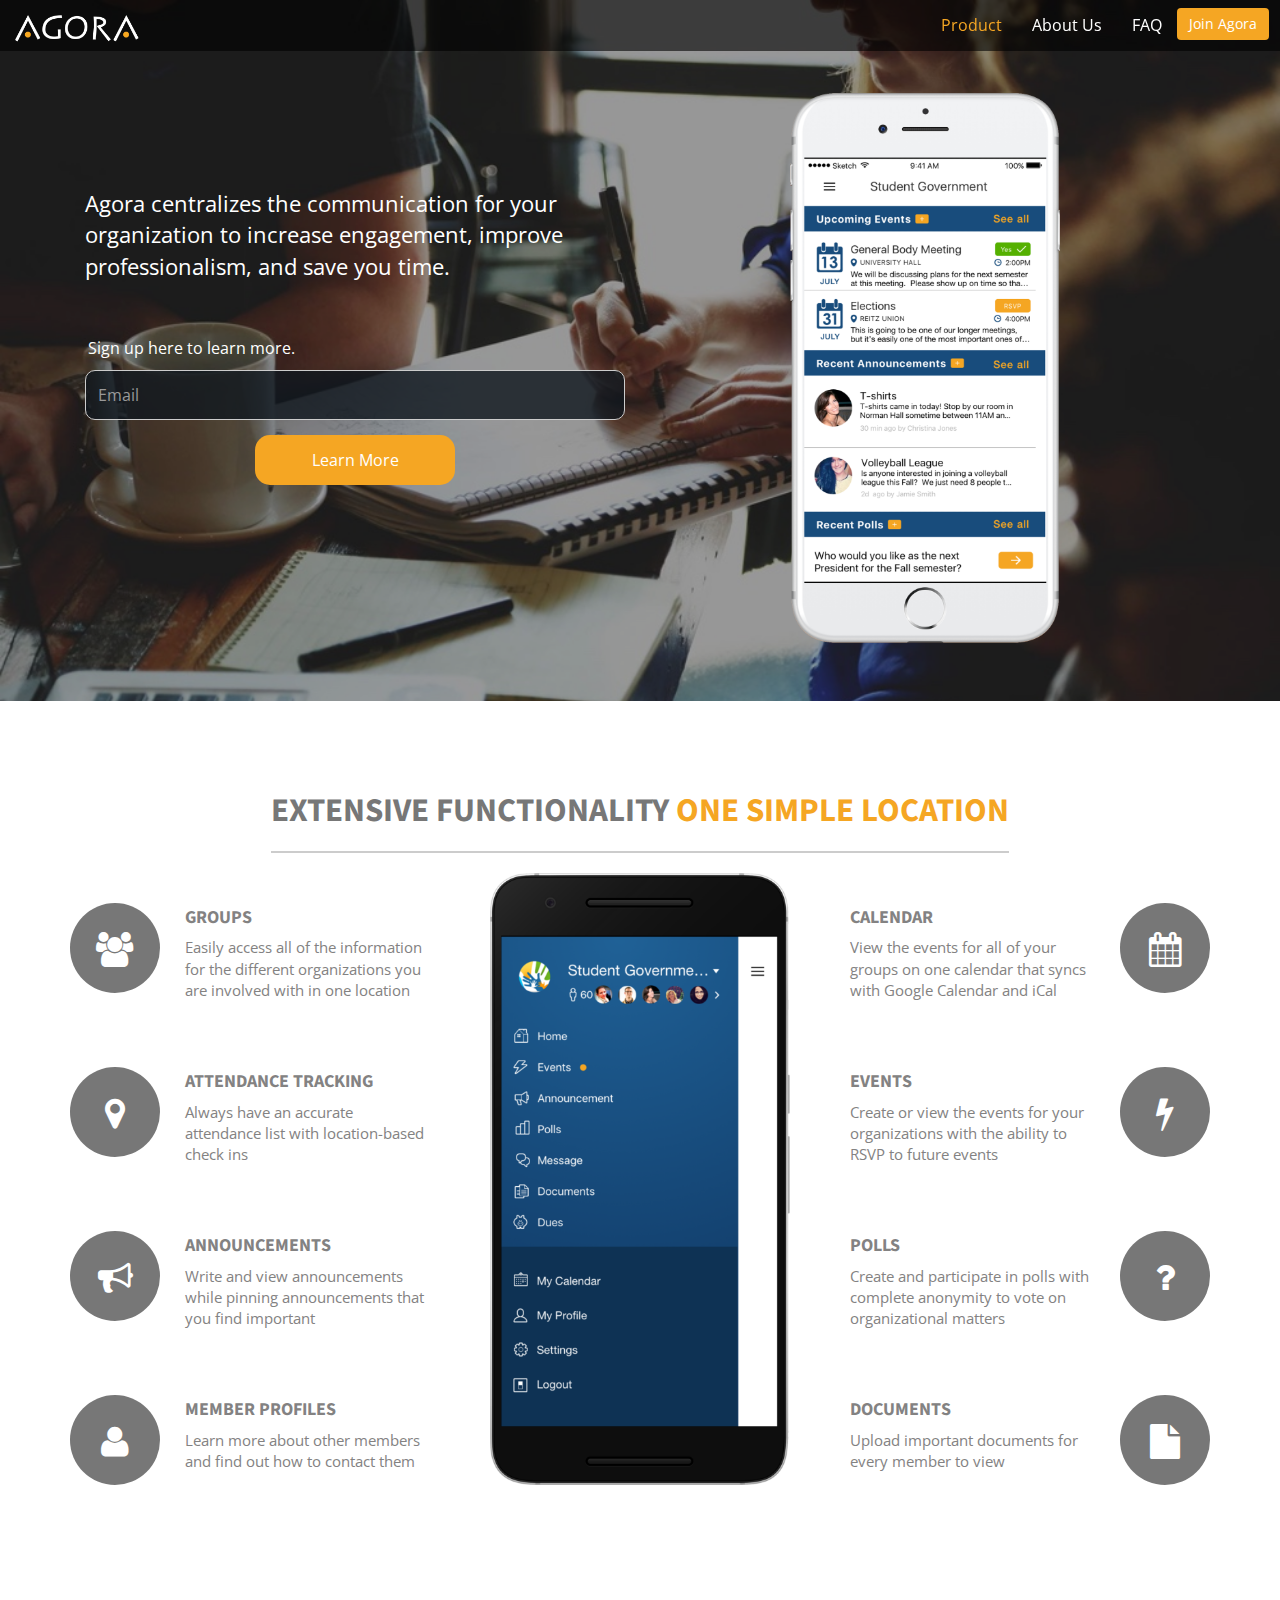
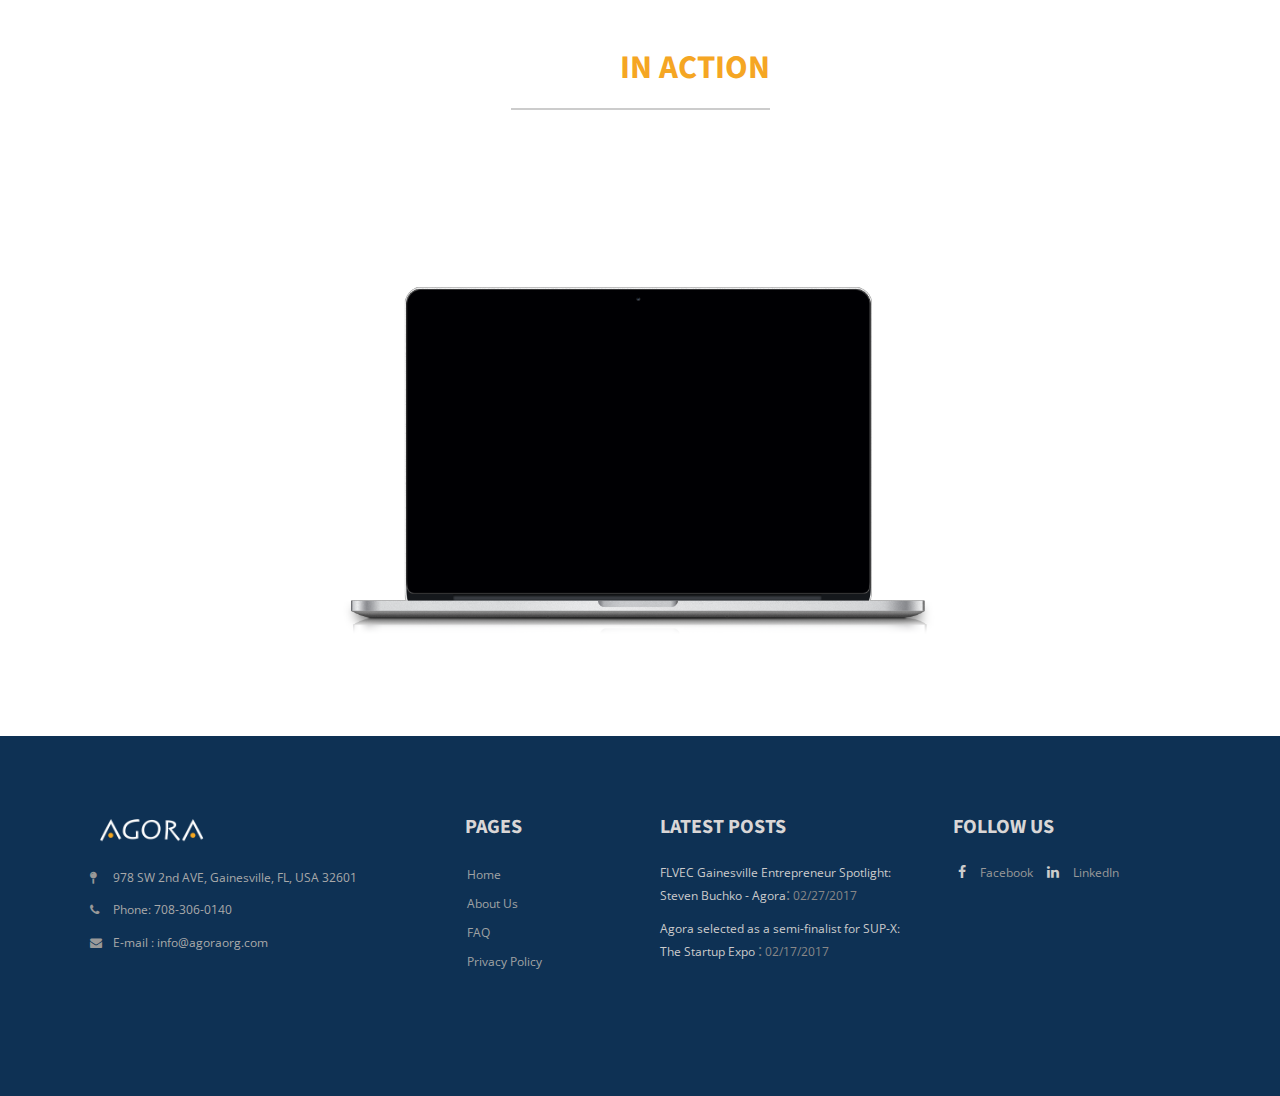
==== index.html @ 161db9f8 "Maybe got rid of Mailchimp and added Hubspot" ====
<!DOCTYPE html>
<html lang="en">

<head>
    <meta charset="utf-8">
    <meta http-equiv="X-UA-Compatible" content="IE=edge">
    <meta name="viewport" content="width=device-width, initial-scale=1">
    <!-- The above 3 meta tags *must* come first in the head; any other head content must come *after* these tags -->
    <title>Welcome to Agora</title>
    <!-- Favicon -->
    <link rel="shortcut icon" type="image/icon" href="assets/images/agora_app_icon.png" />
    <!-- Font Awesome -->
    <link href="assets/css/font-awesome.css" rel="stylesheet">
    <!-- Bootstrap -->
    <link href="assets/css/bootstrap.css" rel="stylesheet">
    <!-- Slick slider -->
    <link rel="stylesheet" type="text/css" href="assets/css/slick.css" />
    <!-- Fancybox slider -->
    <link rel="stylesheet" href="assets/css/jquery.fancybox.css" type="text/css" media="screen" />
    <!-- Animate css -->
    <link rel="stylesheet" type="text/css" href="assets/css/animate.css" />
    <!-- Theme color -->
    <link id="switcher" href="assets/css/theme-color/default-theme.css" rel="stylesheet">

    <!-- Main Style -->
    <link href="style-updated.css" rel="stylesheet">

    <!-- Fonts -->
    <link href="https://fonts.googleapis.com/css?family=Source+Sans+Pro" rel="stylesheet" type="text/css">
    <!-- Open Sans for body font -->
    <link href="https://fonts.googleapis.com/css?family=Open+Sans" rel="stylesheet" type="text/css">
    <!-- Cabin for Title -->
    <link href="https://fonts.googleapis.com/css?family=Cabin" rel="stylesheet" type="text/css">
    <!-- Pacifico for Logo   -->
    <link href="https://fonts.googleapis.com/css?family=Pacifico" rel="stylesheet" type="text/css">
    <script src="https://ajax.googleapis.com/ajax/libs/jquery/1.11.3/jquery.min.js"></script>
    <!-- Include all compiled plugins (below), or include individual files as needed -->
    <script src="assets/js/main.js"></script>

    <!-- Bootstrap -->
    <script src="assets/js/bootstrap.js"></script>
    <!-- Slick Slider -->
    <script type="text/javascript" src="assets/js/slick.js"></script>
    <!-- Add fancyBox -->
    <script type="text/javascript" src="assets/js/jquery.fancybox.pack.js"></script>
    <!-- Wow animation -->
    <script type="text/javascript" src="assets/js/wow.js"></script>
    <!-- Off-canvas Menu -->
    <script src="assets/js/classie.js"></script>

    <!-- Custom js -->
    <script type="text/javascript" src="assets/js/custom.js"></script>

</head>

<!-- Start of HubSpot Embed Code -->
<script type="text/javascript" id="hs-script-loader" async defer src="//js.hs-scripts.com/3307708.js"></script>
<!-- End of HubSpot Embed Code -->
<div id="body-wrap" style="position: relative; width: 100%;overflow: hidden;">

    <body>

        <!-- BEGAIN PRELOADER -->
        <!-- <div id="preloader">
        <div id="status">&nbsp;</div>
    </div> -->
        <!-- END PRELOADER -->


        <!-- Start menu area -->

        <div id="nav-placeholder"></div>
        <script>
            $("#nav-placeholder").load("navigation-bar.html");
        </script>

        <style>
            .navbar-collapse a#product-link {
                color: #f5a623;
            }
        </style>
        <!-- End menu area -->

        <!-- Start header section -->
        <header id="header">
            <div class="header-inner">
                <!-- Header image -->
                <!-- <img src="assets/images/header-bg.jpg" alt="img">
      <div class="overlay"> -->
                <div class="header-content">
                    <div class="container">
                        <div class="row">
                            <div class="col-md-12">
                                <div class="header-bottom row">
                                    <div class="col-md-6 col-sm-6">
                                        <div class="header-bottom-left">
                                            <p>Agora centralizes the communication for your organization to increase engagement, improve professionalism, and save you time.</p>
                                            <p class="sign-up-message">Sign up here to learn more.</p>
                                            <!-- Start single download -->
                                            <!--    <a class="single-download wow fadeInLeft" data-wow-duration="1s" data-wow-delay="1s" href="#">
                <div class="download-icon">
                  <i class="fa fa-apple"></i>
                </div>
                <div class="download-content">
                  <p>Available on the</p>
                  <span>Apple Store</span>
                </div>
              </a> -->

                                            <!-- Start single download -->
                                            <!-- <a class="single-download wow fadeInLeft" data-wow-duration="0.75s" data-wow-delay="0.75s" href="#">
                <div class="download-icon">
                  <i class="fa fa-play"></i>
                </div>
                <div class="download-content">
                  <p>Available on the</p>
                  <span>Play Store</span>
                </div>
              </a>  -->

                                            <div class="contact-area">
                                                <!-- <form action="https://agoraorg.us14.list-manage.com/subscribe/post" method="post" class="contact-form"> -->
                                                <form class="contact-form">
                                                    <!-- <input type="hidden" name="u" value="9c510254d67ad1f6f36355063">
                                                    <input type="hidden" name="id" value="9ad666af4f"> -->
                                                    <div class="form-group">
                                                        <!-- <input name="MERGE0" type="email" class="form-control" placeholder="Email"> -->
                                                        <input type="email" class="form-control" placeholder="Email">
                                                    </div>
                                                    <div class="send-area">
                                                        <button type="submit" class="send-btn">Learn More</button>
                                                    </div>
                                                </form>
                                            </div>
                                        </div>
                                    </div>


                                    <div class="col-md-6 col-sm-6">
                                        <div class="header-bottom-right">
                                            <!-- <img src="assets/images/header_image_left.png" alt="iphone group img">
              <img src="assets/images/header_image_right.png" alt="iphone group img"> -->
                                            <img src="assets/images/home_page.png" alt="agora home page img">
                                        </div>
                                    </div>
                                </div>
                                <!--     </div> -->
                            </div>
                        </div>
                    </div>
                </div>
            </div>
        </header>
        <!-- End header section -->



        <!-- Start Features -->
        <section id="features">
            <div class="container">
                <div class="row">
                    <div class="col-md-12">
                        <div class="title-area">
                            <h2 class="title">Extensive functionality <span>One simple location</span></h2>
                            <!-- <p>Every organization wants to be the best on campus.  Run your organization with improved efficiency and  greater involvement to bring it to that level.</p> -->
                        </div>
                    </div>
                    <div class="col-md-12">
                        <div class="features-area">
                            <div class="row">
                                <!-- Start features left -->
                                <div class="col-md-4">
                                    <div class="features-left">
                                        <ul class="features-list features-list-left">
                                            <li class="" data-wow-duration="0.5s" data-wow-delay="0.5s">
                                                <i class="fa fa-users"></i>
                                                <div class="features-content">
                                                    <h4>Groups</h4>
                                                    <p>Easily access all of the information for the different organizations you are involved with in one location</p>
                                                </div>
                                            </li>
                                            <li class="" data-wow-duration="1s" data-wow-delay="1s">
                                                <i class="fa fa-map-marker"></i>
                                                <div class="features-content">
                                                    <h4>Attendance Tracking</h4>
                                                    <p>Always have an accurate attendance list with location-based check ins</p>
                                                </div>
                                            </li>
                                            <li class="" data-wow-duration="1s" data-wow-delay="1s">
                                                <i class="fa fa-bullhorn"></i>
                                                <div class="features-content">
                                                    <h4>Announcements</h4>
                                                    <p>Write and view announcements while pinning announcements that you find important</p>
                                                </div>
                                            </li>
                                            <li class="" data-wow-duration="0.75s" data-wow-delay="0.75s">
                                                <i class="fa fa-user"></i>
                                                <div class="features-content">
                                                    <h4>Member Profiles</h4>
                                                    <p>Learn more about other members and find out how to contact them</p>
                                                </div>
                                            </li>
                                        </ul>
                                    </div>
                                </div>
                                <!-- End features left -->
                                <!-- Start features img -->
                                <div class="col-md-4">
                                    <div class="feature-img">
                                        <img src="assets/images/menu.png" alt="iPhone mockup">
                                    </div>
                                </div>
                                <!-- End features img -->
                                <!-- Start features right -->
                                <div class="col-md-4">
                                    <div class="features-right">
                                        <ul class="features-list features-list-right">
                                            <li class="" data-wow-duration="0.5s" data-wow-delay="0.5s">
                                                <i class="fa fa-calendar"></i>
                                                <div class="features-content">
                                                    <h4>Calendar</h4>
                                                    <p>View the events for all of your groups on one calendar that syncs with Google Calendar and iCal
                                                    </p>
                                                </div>
                                            </li>
                                            <li class="" data-wow-duration="1s" data-wow-delay="1s">
                                                <i class="fa fa-bolt"></i>
                                                <div class="features-content">
                                                    <h4>Events</h4>
                                                    <p>Create or view the events for your organizations with the ability to RSVP to future events
                                                    </p>
                                                </div>
                                            </li>
                                            <li class="" data-wow-duration="0.75s" data-wow-delay="0.75s">
                                                <i class="fa fa-question"></i>
                                                <div class="features-content">
                                                    <h4>Polls</h4>
                                                    <p>Create and participate in polls with complete anonymity to vote on organizational matters</p>
                                                </div>
                                            </li>
                                            <li class="" data-wow-duration="1s" data-wow-delay="1s">
                                                <i class="fa fa-file"></i>
                                                <div class="features-content">
                                                    <h4>Documents</h4>
                                                    <p>Upload important documents for every member to view</p>
                                                </div>
                                            </li>
                                        </ul>
                                    </div>
                                </div>
                                <!-- End features right -->
                            </div>
                        </div>
                    </div>
                </div>
            </div>
        </section>
        <!-- End Features -->

        <!-- Start how it works -->
        <section id="howit-works">
            <div class="howit-works-area">
                <div class="container">
                    <div class="row">
                        <div class="col-md-12">
                            <div class="title-area">
                                <h2 class="title">Agora <span>in action</span></h2>
                                <p>With Agora, all of your organizational planning and communication is centralized into one simple location accessible from anywhere you have your phone.</p>
                            </div>
                        </div>
                        <div class="col-md-12">
                            <div class="howit-works-video">
                                <!-- <iframe src="https://www.youtube.com/embed/dzM4uOztZ3U?rel=0&amp;showinfo=0" width="428" height="276" frameborder="0" webkitallowfullscreen mozallowfullscreen allowfullscreen></iframe> -->
                                <iframe width="428" height="276" src="https://www.youtube.com/embed/NzvzrBjVKyQ?rel=0&amp;controls=0&amp;showinfo=0" frameborder="0" webkitallowfullscreen mozallowfullscreen allowfullscreen></iframe>
                            </div>
                        </div>
                    </div>
                </div>
            </div>
        </section>
        <!-- End how it works -->



        <!-- Start footer -->
        <footer id="footer">
            <div class="container">
                <div class="row">
                    <div class="col-md-4 col-sm-6">
                        <div class="footerleft">
                            <div class="logofooter">
                                <a class="logo" href="http://agoraorg.com"><img src="assets/images/logo_white_png_small.png" alt="logo"></a>
                            </div>
                            <p><i class="fa fa-map-pin"></i> 978 SW 2nd AVE, Gainesville, FL, USA 32601</p>
                            <p><i class="fa fa-phone"></i> Phone: 708-306-0140</p>
                            <p><i class="fa fa-envelope"></i> E-mail : info@agoraorg.com</p>
                        </div>
                    </div>
                    <div class="col-md-2 col-sm-6 paddingtop-bottom">
                        <h6 class="heading7">PAGES</h6>
                        <ul class="footer-ul">
                            <li><a href="index.html"> Home</a></li>
                            <li><a href="aboutus-new.html"> About Us</a></li>
                            <li><a href="faq.html"> FAQ</a></li>
                            <li><a href="privacy.php"> Privacy Policy</a></li>
                        </ul>
                    </div>
                    <div class="col-md-3 col-sm-6 paddingtop-bottom">
                        <h6 class="heading7">LATEST POSTS</h6>
                        <div class="post">
                            <p><a href="https://flvec.com/steven-buchko">FLVEC Gainesville Entrepreneur Spotlight: Steven Buchko - Agora</a>:<span class="date"> 02/27/2017</span></p>
                        </div>
                        <div class="post">
                            <p><a href="https://www.facebook.com/agoraorganizations/posts/1647960562176736">Agora selected as a semi-finalist for SUP-X: The Startup Expo </a>:<span class="date"> 02/17/2017</span></p>
                        </div>
                    </div>
                    <div class="col-md-3 col-sm-6 paddingtop-bottom">
                        <h6 class="heading7">FOLLOW US</h6>
                        <div class="footer-social">
                            <i class="fa fa-facebook"></i> <a href="https://www.facebook.com/agoraorganizations">Facebook</a>
                            <i class="fa fa-linkedin"></i> <a href="https://www.linkedin.com/company/agoraorganizations">LinkedIn</a>
                            <!--  <a href="#"><i class="fa fa-twitter"></i></a> -->
                            <!-- <a href="#"><i class="fa fa-google-plus"></i></a>
                <a href="#"><i class="fa fa-linkedin"></i></a> -->
                        </div>
                    </div>
                </div>
            </div>
        </footer>


        <!-- End -->


        <script>
            jQuery(".features-list-left li:nth-child(1) ").click(function() {
                jQuery(".feature-img img").attr("src", "assets/images/groups.png");
            });
            jQuery(".features-list-left li:nth-child(2) ").click(function() {
                jQuery(".feature-img img").attr("src", "assets/images/attendance.png");
            });
            jQuery(".features-list-left li:nth-child(3) ").click(function() {
                jQuery(".feature-img img").attr("src", "assets/images/announcements.png");
            });
            jQuery(".features-list-left li:nth-child(4) ").click(function() {
                jQuery(".feature-img img").attr("src", "assets/images/member.png");
            });
            jQuery(".features-list-right li:nth-child(1) ").click(function() {
                jQuery(".feature-img img").attr("src", "assets/images/calendar-d.png");
            });
            jQuery(".features-list-right li:nth-child(2) ").click(function() {
                jQuery(".feature-img img").attr("src", "assets/images/events.png");
            });
            jQuery(".features-list-right li:nth-child(3) ").click(function() {
                jQuery(".feature-img img").attr("src", "assets/images/polls.png");
            });
            jQuery(".features-list-right li:nth-child(4) ").click(function() {
                jQuery(".feature-img img").attr("src", "assets/images/attachment.png");
            });
            jQuery(".features-list-left li:nth-child(1) ").hover(function() {
                jQuery(".feature-img img").attr("src", "assets/images/groups.png");
            });
            jQuery(".features-list-left li:nth-child(2) ").hover(function() {
                jQuery(".feature-img img").attr("src", "assets/images/attendance.png");
            });
            jQuery(".features-list-left li:nth-child(3) ").hover(function() {
                jQuery(".feature-img img").attr("src", "assets/images/announcements.png");
            });
            jQuery(".features-list-left li:nth-child(4) ").hover(function() {
                jQuery(".feature-img img").attr("src", "assets/images/member.png");
            });
            jQuery(".features-list-right li:nth-child(1) ").hover(function() {
                jQuery(".feature-img img").attr("src", "assets/images/calendar-d.png");
            });
            jQuery(".features-list-right li:nth-child(2) ").hover(function() {
                jQuery(".feature-img img").attr("src", "assets/images/events.png");
            });
            jQuery(".features-list-right li:nth-child(3) ").hover(function() {
                jQuery(".feature-img img").attr("src", "assets/images/polls.png");
            });
            jQuery(".features-list-right li:nth-child(4) ").hover(function() {
                jQuery(".feature-img img").attr("src", "assets/images/attachment.png");
            });
        </script>

    </body>
</div>

</html>
---- assets/css/theme-color/default-theme.css ----
/*=======================================
Template Design By MarkUps.
Author URI : http://www.markups.io/
========================================*/

.menu-wrap li a:hover,
.menu-wrap li a:focus {
  color: #03a9f4;
}

.download-btn{
  background-color: #03a9f4;
}

.main-nav a:hover,
.main-nav a:focus {
  color: #f5a623;
}

.main-nav a:active {
  color: #03a9f4;
}

.title-area .title span{
  color: #03a9f4;
}

/*.title-area .title::before {
  background-color: #03a9f4;
}*/

.features-list li:hover .features-content h4{
  color: #1a5386;
}

.features-list li:hover .fa{
  background-color: #1a5386;  
}

.features-list i:hover{
  background-color: #03a9f4;
  color: #fff;
}

.feature-price .single-plan-head{
  background-color: #03a9f4;
}

.single-plan-head p > span {
  color: #03a9f4; 
}

.single-plan-bottom .signup-btn {
  background-color: #1a5386;
}

.screenshots-slide li a:hover{
  border-color: #1a5386;  
}

.screenshots-slide .slick-dots li button:hover,
.screenshots-slide .slick-dots li.slick-active button {
  background-color: #1a5386;  
}

.single-download:hover,
.single-download:focus{
  background-color: #03a9f4;
}

.testi-company{
  color: #03a9f4;  
}

.testi-text:before{  
  color: #03a9f4;
}

.testimonial-slider .slick-dots li.slick-active {
  background-color: #03a9f4; 
}

.subcr-form i {
  color: #03a9f4;  
}

.subcr-form .subcr-btn {
  background-color: #03a9f4;
}


.contact-form .form-control:focus {
  border-color: #03a9f4;
}

.send-btn:hover,
.send-btn:focus{
  color: #fff;
  background-color: #f5a623;
}



.home-btn a:hover,
.home-btn a:focus{
  color: #03a9f4; 
}

/*=======================================
Template Design By MarkUps.
Author URI : http://www.markups.io/
========================================*/
---- style-updated.css ----
/*

Template Name: App Landy
Author: MarkUps
Author URI: http://www.markups.io/
Description: App Landy - Single page App Landing HTML5 Template.
Version: 1.0
Tags: light, white, single page, multipurpose, one page, custom-colors, Bootstrap, responsive, html5, css3

*/


/* Table of Content
==================================================
#BASIC TYPOGRAPHY
#HEADER
#MENU
#FEATURES
#HOW IT WORKS
#PRICING TABLE
#SCREENSHOT
#DOWNLOAD
#TESTIMONIAL
#PRICING TABLE
#TESTIMONIAL
#SUBSCRIBE
#CONTACT
#FOOTER
#ERROR PAGE
#RESPONSIVE STYLE
*/


/*--------------------*/
/* BASIC TYPOGRAPHY */
/*--------------------*/

body,html{
  	overflow-x:hidden;
}

.private p{
	color: #fff;
}

body {
	font-family: 'Open Sans', sans-serif;
	font-size: 16px;
	overflow-x: hidden !important;
	color: #838282;
}

ul{
	padding: 0;
	margin: 0;
	list-style: none;
}

a{
	text-decoration: none;
	color: #2f2f2f;
}

a:focus{
	outline: none;
	text-decoration: none;
}

h1,h2,h3,h4,h5,h6{
	font-family: 'Source Sans Pro', sans-serif;
}

h2 {
	/*color: #fff;*/
	font-size: 30px;
	font-weight: 700;
	line-height: 40px;
	margin: 0;
	padding-bottom: 10px;
}

img{
 border:none;
}

/* Preloader */

#preloader {
  position: fixed;
  top:0;
  left:0;
  right:0;
  bottom:0;
  background-color:#fff; /* change if the mask should have another color then white */
  z-index:99999; /* makes sure it stays on top */
}

#status {
  width:200px;
  height:200px;
  position:absolute;
  left:50%; /* centers the loading animation horizontally one the screen */
  top:50%; /* centers the loading animation vertically one the screen */
  background-image:url(assets/images/loader.gif); /* path to your loading animation */
  background-repeat:no-repeat;
  background-position:center;
  margin:-100px 0 0 -100px; /* is width and height divided by two */
}


/*--------------------*/
/* HEADER */
/*--------------------*/


#header{
	float: right;
	display: inline;
	width: 100%;
	background-image: url(assets/images/new-header-bg.jpg);
	background-size: cover;
	background-repeat: no-repeat;
	box-shadow: inset 0 0 0 1000px rgba(0,0,0,.4);
    margin-bottom: 20px;
}

#header-about-us{
  float: right;
	display: inline;
	width: 100%;
	background-image: url(assets/images/placeit.jpg);
	background-size: cover;
	background-repeat: no-repeat;
	box-shadow: inset 0 0 0 1000px rgba(0,0,0,.2);
  margin-bottom: 20px;

}

#header-about-us .header-bottom-left {
    padding-top: 100px;
    padding-bottom: 100px;
}

#header-about-us img {
    width: 100%;
}

#emailSuccess{
	text-align: right;
	display: none;
}

.header-inner{
	display: inline;
/*	position: relative;*/
	width: 100%;
}


.overlay{
    z-index: 100;
    position: absolute;
    color: white;
    font-size: 24px;
    font-weight: bold;
    top: 20%;
    left: 50%;
}


.header-content {
	float: right;
	width: 100%;
	height: 100%;
  padding-top: 50px;
	text-align: center;

}


.header-top {
	display: inline;
	float: left;
	padding-top: 0px;
	width: 100%;
}


.logo-area{
	display: inline;
	float: left;
	padding-top: 30px;
}

.logo {
  color: #ddd;
  font-family: "Pacifico",cursive;
  font-size: 40px;
  font-weight: bold;
}

.logo img {
    height: 65px ;
    padding-top: 15px ; padding-left: 10px;
}

.logo:hover,
.logo:focus{
	text-decoration: none;
	outline: none;
	color: #fff;
}


.menu-area{
	display: inline;
}


.main-wrap{
	position: relative;
}


.header-bottom {
	display: inline;
	float: ;
	margin-top: 0px;
	width: 100%;
}


.header-bottom-left {
	display: inhert;
	float: left;
	padding-top: 100px;
	padding-right: 0px;
    padding-bottom: 25px;
	text-align: left;
	width: 100%;
}


.header-bottom-left h1 {
	color: #fff;
	font-size: 40px;
	font-weight: bold;
	line-height: 60px;
	font-family: inherit;
}

.header-bottom-left h1 {
	color: #fff;
	font-size: 40px;
	font-weight: bold;
	line-height: 60px;
	font-family: inherit;
}

.header-bottom-left p {
	color: #fff;
	font-size: 22px;
	margin: 15px 0 0;
}


.download-btn{
	border-radius: 3px;
	color: #ffffff;
	display: block;
	float: left;
	font-size: 16px;
	height: 48px;
	line-height: 48px;
	margin-top: 30px;
	opacity: 0.8;
	text-align: center;
	width: 180px;
	-webkit-transition: all 0.5s ease 0s;;
	-o-transition: all 0.5s ease 0s;;
	transition: all 0.5s ease 0s;;
}


.download-btn:hover,
.download-btn:focus{
	text-decoration: none;
	outline: none;
	color: #fff;
	opacity: 1;
}


.header-bottom-right{
	display: inline;
	float: left;
	width: 100%;
	white-space: nowrap;
	margin-bottom: 35px;
}

.header-bottom-right img{
	height: 550px;
  margin-top: 20px;
}

.enroll-form{
	margin-top: 20px;
}

.enroll-form .form-control{
	margin-bottom: 10px;
	width: 50%;
}

/*--------------------*/
/* MENU */
/*--------------------*/


#close {
	color: #fff;
	cursor: pointer;
	font-size: 15px;
	font-weight: bold;
	height: 20px;
	position: absolute;
	right: 25px;
	text-align: center;
	top: 20px;
	width: 20px;
}


#menu-btn {
  color: #5b7182;
  font-size: 30px;
  position: fixed;
  right: 75px;
  top: 50px;
  z-index: 99;
}


.main-nav {
	background-color: #1d252e;
	position: fixed;
	padding-top: 50px;
	width: 260px;
	height: 100%;
	top: 0;
	right: -260px;
	z-index: 1000;
}


.main-nav ul li a {
	color: #5b7182;
	display: block;
	font-size: 18px;
	font-weight: 300;
	padding: 10px 35px;
	text-decoration: none;
	-webkit-transition: all 0.5s;
	-o-transition: all 0.5s;
	transition: all 0.5s;
}


.main-nav ul li > a > i {
  	padding-right: 10px;
}


.main-nav a:hover,
.main-nav a:focus {
	background: #182029;
}


.main-nav a:active {
	background: #182029;
}


.main-nav.menu-open {
	right: 0px;
}


.cbp-spmenu-push {
	overflow-x: hidden;
	position: relative;
	left: 0;
}


.main-nav,
.cbp-spmenu-push {
	-webkit-transition: all 0.3s ease;
	-moz-transition: all 0.3s ease;
	transition: all 0.3s ease;
}

p.sign-up-message {
	font-size: 16px;
	padding-top: 40px;
	margin-bottom: 10px;
	margin-left: 3px;
}


/*--------------------*/
/* FEATURES */
/*--------------------*/


#features{
	background-color: #fff;
	display: inline;
	float: left;
	padding: 70px 0;
	width: 100%;
}


.title-area {
	display: inline;
	float: left;
	padding: 0 150px;
	text-align: center;
	width: 100%;
}


.title-area .title {
	border-bottom: 2px solid #ccc;
	color: #777;
	display: inline-block;
	font-size: 33px;
	font-weight: 700;
	padding-bottom: 20px;
	position: relative;
	text-transform: uppercase;
}

.parallax .col-sm-4 {
  padding-top: 20px;
}

.parallax h4 {
  color: white;
}

.title-area .title span {
	color: #F5A623;
}


.title-area .title::before {
	content: "";
	height: 2px;
	left: 0;
	position: absolute;
	top: 60px;
	width: 0px;
}


.title-area p{
	color: #777777;
	font-size: 18px;
	font-weight: 300;
	line-height: 1.8;
	padding: 20px 0 30px;
}


.features-area{
	display: inline;
	float: left;
	margin-top: 20px;
	width: 100%;
}


.features-left {
	display: inline;
	float: left;
	width: 100%;
}


.features-list li {
	float: left;
	padding: 25px 0;
	position: relative;
}


.features-list li:hover .fa{
	color: #fff;
}


.features-list li i{
	background-color: #777;
	border-radius: 50%;
	color: #fff;
	display: block;
	font-size: 35px;
	height: 90px;
	line-height: 93px;
	margin: 20px auto;
	position: absolute;
	text-align: center;
	top: 10px;
	transition: all 0.5s ease 0s;
	width: 90px;
}


.features-list-left li i {
  	left: 0;
}


.features-list-left .features-content{
	padding-left: 115px;
}


.features-content{
	float: left;
	display: inline;
	width: 100%;
}


.features-content h4 {
	font-size: 18px;
	text-transform: uppercase;
}


.features-content p{
	font-size: 15px;
}


.feature-img {
	display: inline;
	float: left;
	padding: 0 30px;
	text-align: center;
	width: 100%;
}


.feature-img img {
  	width: 100%;
}


.features-right{
	display: inline;
	float: left;
	width: 100%;
}


.features-list-right li i {
  	right: 0;
}


.features-list-right .features-content{
	padding-right: 115px;
}

.features-list li:hover {
  cursor: pointer;
}
/*--------------------*/
/* HOW IT WORKS */
/*--------------------*/


#howit-works {
	background-attachment: fixed !important;
	background-image: url("assets/images/howit-works-bg.jpg");
	background-repeat: repeat;
	background-size: cover;
	color: #ffffff;
	display: inline;
	float: left;
	padding: 70px 0;
	width: 100%;
}


.howit-works-area{
	display: inline;
	float: left;
	width: 100%;
}


.howit-works-area .title{
	color: #fff;
}


.howit-works-area .title-area p{
	color: #fff;
}


.howit-works-video{
	background: rgba(0, 0, 0, 0) url("assets/images/macbook-pro.png") no-repeat scroll center 100% / 100% auto;
	margin: 0 auto;
	max-width: 700px;
	padding: 70px 0 60px;
	position: relative;
	z-index: 10;
}


.howit-works-video iframe {
	border: medium none;
	margin-bottom: 20px;
	margin-left: 135px;
	width: 428px;
}


/*--------------------*/
/* PRICING TABLE */
/*--------------------*/

.single-plan-head .price-amount {
	color: #f5a623;
}

#pricing-table {
	display: inline;
	float: left;
	width: 100%;
	padding: 70px 0;
}


.pricing-table-content {
	display: inline;
	float: left;
	margin-top: 20px;
	width: 100%;
}


.single-plan {
	display: inline;
	float: left;
	width: 100%;
	background-color: #f0f0f0 ;
	-webkit-transition: all 0.5s;
	-o-transition: all 0.5s;
	transition: all 0.5s;
}


.single-plan:hover{
  	box-shadow: 0 2px 20px #ccc;
}


.feature-price .single-plan-head p>span{
	color: #fff;
}


.single-plan-head {
	background-color: #424242;
	display: inline;
	float: left;
	padding: 10px 5px;
	text-align: center;
	width: 100%;
}


.single-plan-head h5 {
	color: #fff;
	font-size: 30px;
	font-weight: bold;
	margin-bottom: 0;
	padding: 5px;
	text-transform: uppercase;
}


.single-plan-head p {
	color: #fff;
	font-size: 25px;
	font-weight: bold;
	line-height: 30px;
}


.single-plan-head p > span {
	font-weight: normal;
	font-size: 15px;
	color: #f5a623;
}


.single-plan-content {
	display: inline;
	float: left;
	width: 100%;
	padding: 0 15px;
}


.single-plan-content ul{
	text-align: center;
}


.single-plan-content ul li {
	border-bottom: 1px solid #fff;
	padding: 5px 10px;
}


.single-plan-content ul li.delete{
	text-decoration: line-through;
}


.single-plan-content ul li:last-child{
	border: none;
}


.single-plan-bottom {
	display: inline;
	float: left;
	padding: 15px 15px 30px;
	text-align: center;
	width: 100%;
}


.single-plan-bottom .signup-btn {
	border-radius: 3px;
	border: 1px none transparent;
	color: #fff;
	background-col
	display: inline-block;
	font-size: 18px;
	opacity: 0.8;
	padding: 15px 50px;
	text-decoration: none;
	-webkit-transition: all 0.5s;
	-o-transition: all 0.5s;
	transition: all 0.5s;
}


.single-plan-bottom .signup-btn:hover{
	border-color: 1px solid #fff;
	opacity: 1;
}


/*--------------------*/
/* SCREENSHOT */
/*--------------------*/


#screenshot{
	background-color: #212121;
	display: inline;
	float: left;
	padding: 70px 0;
	width: 100%;
}


#screenshot .title,
#screenshot .title-area p{
	color: #fff;
}


.screenshots-area{
	display: inline;
	float: left;
	margin-top: 20px;
	width: 100%;
}


.screenshots-slide{
	display: inline;
	float: left;
	width: 100%;
}


.screenshots-slide li{
	outline: none;
}


.screenshots-slide li a {
	border: 5px solid #212121;
	display: block;
	float: left;
	position: relative;
	-webkit-transition: all 0.5s;
	-o-transition: all 0.5s;
	transition: all 0.5s;
}


.view-btn-area {
	display: none;
	background-color: rgba(0, 0, 0, 0.8);
	height: 100%;
	left: 0;
	position: absolute;
	text-align: center;
	top: 0;
	opacity: 0;
	width: 100%;
	-webkit-transition: all 0.5s;
	-o-transition: all 0.5s;
	transition: all 0.5s;
}


.view-btn {
	color: #fff;
	font-size: 35px;
	margin-top: 215px;
}


.screenshots-slide li a:hover .view-btn-area{
	display: block;
	opacity: 1;
}


.screenshots-slide .slick-dots li button {
  background-color: #fff;
  border: 0 none;
  outline: none;
  height: 4px;
  padding: 5px;
  width: 20px;
}


.screenshots-slide .slick-dots li button::before {
  display: none;
}


.screenshots-slide .slick-dots {
  bottom: -60px;
}


/*--------------------*/
/* DOWNLOAD */
/*--------------------*/


#download-app {
  background-attachment: fixed !important;
  background-image: url("assets/images/download-bg.jpg");
  background-repeat: repeat;
  background-size: cover;
  color: #ffffff;
  display: inline;
  float: left;
  width: 100%;
}


.download-overlay {
  background: rgba(15, 22, 30, 0.8) none repeat scroll 0 0;
  color: #ffffff;
  display: inline;
  float: left;
  padding: 90px 0;
  width: 100%;
}


#download-app .title,
#download-app .title-area p{
	color: #fff;
}


.download-app-content{
	display: inline;
	float: left;
	width: 100%;
	text-align: center;
}


.single-download {
	border: 2px solid #fff;
	border-radius: 4px;
	display: inline-block;
	margin: 15px 15px;
	padding: 18px 25px;
	width: 25%;
	background-color: #f5a623;
	-webkit-transition: all 0.5s;
	-o-transition: all 0.5s;
	transition: all 0.5s;
}


.download-icon{
	display: inline;
	float: left;
	width: 60px;
	color: #fff;
}


.download-icon i {
  font-size: 40px;
  margin-top: 5px;
}


.download-content {
  display: inline;
  float: left;
  text-align: left;
  margin-left: 5px;
}


.download-content p {
	color: #f8f8f8;
	font-size: 15px;
	margin-bottom: 3px;
}


.download-content span{
	color: #fff;
	font-size: 18px;
	font-weight: bold;

}


/*--------------------*/
/* TESTIMONIAL */
/*--------------------*/


#testimonial{
	background-color: #fff;
	display: inline;
	float: left;
	padding: 70px 0;
	width: 100%;
}


.testimonial-slider {
	background-color: #f7f7f7;
	display: inline;
	float: left;
	padding: 40px;
	width: 100%;
	border: 1px solid #ddd;
}


.testimonial-single-slide {
	display: inline;
	float: left;
	padding: 75px 50px 20px;
	text-align: center;
	width: 100%;
}


.testi-avatar {
	background: #fff none repeat scroll 0 0;
	border: 2px solid #ddd;
	border-radius: 50%;
	height: 90px;
	display: inline-block !important;
	margin-top: -80px;
	padding: 2px;
	width: 90px;
}


.testi-name {
	color: #404244;
	font-size: 18px;
	letter-spacing: 1px;
	margin: 10px 0 0;
	text-align: center;
	text-transform: uppercase;
}


.testi-company{
	font-size: 14px;
	text-align: center;
}


.testi-text {
	color: #8d959d;
	display: inline-block;
	font-size: 20px;
	font-style: italic;
	font-weight: 700;
	line-height: 25px;
	margin: 0 auto;
	position: relative;
	text-align: center;
}


.testi-text:before{
	content: '\f10d';
	position: absolute;
	font-family: fontAwesome;
	left: -10px;
	top: -20px;
}


.testimonial-slider .slick-dots {
	bottom: 15px;
	margin-left: -40px;
}


.testimonial-slider .slick-dots li {
	background: #ccc none repeat scroll 0 0;
	border-radius: 50%;
	color: #fff;
	cursor: pointer;
	display: inline-block;
	height: 20px;
	margin: 0 5px;
	padding: 0;
	position: relative;
	width: 20px;
}


.testimonial-slider .slick-dots li.slick-active {
  	opacity: 1;
}


.testimonial-slider .slick-dots li button::before{
	display: none;
}


/*--------------------*/
/* SUBSCRIBE */
/*--------------------*/


#subscribe{
	background-attachment: fixed !important;
	background-image: url("assets/images/subscribe-bg.jpg");
	background-repeat: repeat;
	background-size: cover;
	color: #ffffff;
	display: inline;
	float: left;
	width: 100%;
}


#subscribe .title,
#subscribe .title-area p{
	color: #fff;
}


#subscribe .title-area .title::before {
  	width: 250px;
}


.subscribe-content{
	display: inline;
	float: left;
	width: 100%;
	margin-top: 0px;
	padding-right: 5px;
	padding-left: 0px;
}


.subcr-form {
	margin: 0 auto;
	position: relative;
	width: 800px;
}


.subcr-form i {
	font-size: 30px;
	left: 20px;
	position: absolute;
	top: 17px;
}

.sign-up-message {
	padding-top: 15px;
}


.subcr-form input[type="email"] {
	color: #555;
	float: left;
	font-size: 12px;
	height: 30px;
	padding-left: 60px;
	padding-right: 155px;
	width: 50%;
	margin-top: 20px;
}


.subcr-form .subcr-btn {
	border: medium none;
	font-size: 12px;
	font-weight: bold;
	height: 30px;
	margin-top: 20px;
	/*position: absolute;  */
	right: 0;
	text-transform: uppercase;
	width: 120px;
	background-color: #1b5689;
	color: #ccc;

	-webkit-transition: all 0.5s;
	-o-transition: all 0.5s;
	transition: all 0.5s;
}


.subcr-form .subcr-btn:hover,
.subcr-form .subcr-btn:focus{
	opacity: 1;
	color: #333;
	background-color: #f5a623;
}




/*--------------------*/
/* CONTACT */
/*--------------------*/



#contact{
	background-color: #212121;
	background-image: url(assets/images/download-bg.jpg);
	background-size: cover;
	background-repeat: no-repeat;
	display: inline;
	float: left;
	width: 100%;
	padding: 90px 0;
}


#contact .title,
#contact .title-area p{
	color: #fff;
}

#header .contact-area {
	display: inline;
	float: left;
	margin-top: 0px;
	padding: 0 0px;
	width: 100%;
}

#header-about-us .contact-area {
	display: inline;
	float: left;
	margin-top: 0px;
	padding: 0 0px;
	width: 100%;
}

.contact-area {
	display: inline;
	float: left;
	margin-top: 20px;
	padding: 0 150px;
	width: 100%;
}






#contact form.contact-form {
    margin: -40px;
}

#header .contact-form input {
	height: 50px;
	border-radius: 10px;
}

#header-about-us .contact-form input {
	height: 50px;
	border-radius: 10px;
}

.contact-form input{
	height: 45px;
	border-radius: 0;
}



.contact-form textarea {
	border-radius: 0;
	height: 250px;
	padding: 15px;
}

#contact input.form-control {
    width: 30%;
    margin: auto;
}

.contact-form .form-control {
	background-color: rgba(15, 22, 30, 0.8);
	color: #ffffff;
	font-size: 16px;
	box-shadow: none;
	border-radius: 10px;
}


.contact-form.form-control::-webkit-input-placeholder {
	color: #ffffff;
	font-size: 16px;
}


.contact-form .form-control:-moz-placeholder { /* Firefox 18- */
	color: #ffffff;
	font-size: 16px;
}


.contact-form .form-control::-moz-placeholder {  /* Firefox 19+ */
	color: #ffffff;
	font-size: 16px;
}


.contact-form .form-control:-ms-input-placeholder {
    color: #ffffff;
   	font-size: 16px;
}


.send-area{
	display: inline;
	float: left;
	text-align: center;
	margin-top: 0px;
	width: 100%;
}



.send-btn {
	background-color: #f5a623;
	border: 0px solid #ccc;
	border-radius: 15px;
	color: #fff;
	display: inline-block;
	height: 50px;
	margin: 0 auto;
	margin-bottom: 10px;
	padding: 0px;
	width: 200px;
	-webkit-transition: all 0.5s;
	-o-transition: all 0.5s;
	transition: all 0.5s;
}



/*--------------------*/
/* FOOTER */
/*--------------------*/


#footer {
	background-color: #0E3154;
	display: inline;
	float: left;
	padding: 20px 20px;
	width: 100%;

    min-height:360px;
    font-family: 'Open Sans', sans-serif;
}

.heading7 {
     font-size:20px; font-weight:700; color:#d9d6d6; margin-bottom:22px;
 }

/* --- col 1: contact -- */

.footerleft {
    margin-top:32px; padding:0 20px;
 }

 .logofooter {
     margin-bottom:24px;
 }

 .logofooter img {
     height: 40px ;
 }

.footerleft p {
    color:#aaa;
    font-size: 12px; margin-bottom: 15px;
}

.footerleft p i {
    width: 20px; color:#999;
}


/* --- col 2: links -- */

.paddingtop-bottom {
    margin-top:50px; padding:0 20px;
}

.footer-ul {
    list-style-type:none;  padding-left:0px; margin-left:2px;
}

.footer-ul li {
     line-height:29px; font-size:12px;
 }

.footer-ul li a {
     color:#a0a3a4; transition: color 0.2s linear 0s, background 0.2s linear 0s;
 }

.footer-ul i {
     margin-right:10px;
 }

.footer-ul li a:hover {
    transition: color 0.2s linear 0s, background 0.2s linear 0s; color:#ddd;
}

/* --- col 3: posts ---- */

.post {

}
.post p a {
     font-size:12px; color:#ccc; line-height:20px; text-decoration: none;
 }

.post p .date {
     display: inline; font-size:12px; color:#888;
 }

 /* --- col 4: social -- */

 .footer-social{

 }

 .footer-social i{
    color: #ccc;
    font-size: 14px;
    margin: 5px;
 }

 .footer-social a{
 	color: #999;
 	font-size: 12px;
 	margin: 5px;
 }

 .social:hover {
      -webkit-transform: scale(1.1);
      -moz-transform: scale(1.1);
      -o-transform: scale(1.1);
  }


 .icon-ul {
     list-style-type:none !important; margin:0px; padding:0px;
 }
 .icon-ul li {
      line-height:75px; width:100%; float:left;
 }
 .icon {
     float:left; margin-right:5px;
 }

/* --- leftovers ---
 .bottom_ul { list-style-type:none; float:right; margin-bottom:0px;}
 .bottom_ul li { float:left; line-height:40px;}
 .bottom_ul li:after { content:"/"; color:#FFF; margin-right:8px; margin-left:8px;}
 .bottom_ul li a { color:#FFF;  font-size:12px;}


 .copyright { min-height:40px; background-color:#000000;}
 .copyright p { text-align:left; color:#FFF; padding:10px 0; margin-bottom:0px;}
 --- */

/*--------------------*/
/* ERROR PAGE */
/*--------------------*/


#error{
	display: inline;
	float: left;
	width: 100%;
}


.error-area {
  display: inline;
  float: left;
  padding: 150px 0;
  text-align: center;
  width: 100%;
}


.error-group{
	display: inline;
	float: left;
	width: 100%;
}


.error-group h1{
	color: #979797;
	font-size: 80px;
	margin-bottom: 25px;
}


.error-group h1 span {
  border: 1px solid #cccccc;
  display: inline-block;
  margin-left: 5px;
  overflow: hidden;
  padding: 2px;
}


.error-group h1 span strong {
  border: 1px solid #cccccc;
  display: inline-block;
  font-weight: normal;
  padding:  15px 20px;
}


.error-group h2 {
  color: #979797;
  font-size: 60px;
  text-align: center;
  /*text-transform: uppercase;*/
  line-height: 55px;
}


.error-group h2 span{
	display: block;
	font-size: 30px;
}


.home-btn a{
	text-decoration: none;
	outline: none;
}

.thank {
	font-size: 26px;
}



/*======================///////////////
			START RESPONSIVE STYLE
=====================///////////////////////*/


@media(max-width:1199px ){
	.header-bottom {
	  margin-top: 50px;
	}
	.feature-img {
	  padding: 0;
	}
	.features-list li {
	  padding: 10px 0;
	}
	.features-list li i {
	  top: 0px;
	}
	.single-download {
	  padding: 18px 10px;
	}
	#menu-btn {
	  right: 50px;
	}
}


@media(max-width:991px ){
	.header-bottom {
	  margin-top: 60px;
	}
	.header-bottom-right img{
		white-space: nowrap;
	}
	.header-bottom-left h1 {
	  font-size: 32px;
	  line-height: 45px;
	}
	.features-list li {
	  margin-bottom: 20px;
	}
	.feature-img img {
	  width: 100%;
	}
	.features-list-right li i {
	  left: 0;
	  right: auto;
	}
	.features-list-right .features-content {
	  padding-left: 115px;
	  padding-right: 0;
	}
	.features-left {
	  margin-bottom: 30px;
	}
	.features-right {
	  margin-top: 30px;
	}
	.features-list li i {
	  font-size: 25px;
	  height: 70px;
	  line-height: 70px;
	  width: 70px;
	}
	.title-area {
	  padding: 0 50px;
	}
	.single-plan {
	  margin-bottom: 25px;
	}
	.single-download {
		margin: 0 8px;
		padding: 18px 5px;
		width: 30%;
	}
	.subcr-form {
	  width: 95%;
	}
	.contact-area {
	  padding: 0 100px;
	}
}


@media(max-width:767px ){
	.header-bottom {
	  margin-top: 0;
	}
	.header-bottom-left {
	  padding-right: 0;
	  padding-top: 0;
	  margin-top: 10px;
	}
	.header-bottom-left h1 {
	  font-size: 25px;
	  line-height: 30px;
	}
	/*.header-bottom-left p {
	  margin: 10px 0 0;
	}*/
	.download-btn {
	  margin-top: 20px;
	  width: 160px;
	}
	.header-bottom-right img {

	}
	.title-area {
	  padding: 0 10px;
	}
	.howit-works-video {
	  background: none;
	  text-align: center;
	}
	.howit-works-video iframe {
	  display: inline-block;
	  margin-left: auto;
	  width: 90%;
	}
	.slick-prev {
	  left: 6px;
	  z-index: 999;
	}
	.slick-next {
	  right: 5px;
	}
	.download-icon i {
	  font-size: 35px;
	}
	.download-icon {
	  width: 45px;
	}
	.download-content p {
	  font-size: 13px;
	}
	.download-content span {
	  font-size: 15px;
	}
	.contact-area {
	  padding: 0 50px;
	}

}

@media(max-width:480px ){
	.main-nav.menu-open {
    	width: 85%;
	}
/*	.main-nav {
		padding-top: 10px;
	}*/
	.main-nav ul li a {
	  font-size: 22px;
	  padding: 15px 35px;
	}
	.header-bottom-right {
	  margin-top: 30px;
	  white-space: nowrap;
	}
	.header-bottom-left {
	  padding-right: 0;
	  padding-top: 0;
	  margin-top: 10px;
	}
	.header-bottom-left h1 {
	  font-size: 25px;
	  line-height: 30px;
	}
	/*.header-bottom-left p {
	  margin: 10px 0 0;
	}*/
	.download-btn {
	  margin-top: 20px;
	  width: 160px;
	}
/*	.header-bottom-right img {
	  width: 0%;
	}*/

  #header-about-us .header-bottom-left {
    padding-top: 0px;
    padding-bottom: 0px;
  }

  .header-content {
      padding-top: 0px;
  }

	.title-area {
		padding: 0;
	}
	.howit-works-video {
	  background: none;
	  text-align: center;
	}
	.howit-works-video iframe {
	  display: inline-block;
	  margin-left: auto;
	  width: 90%;
	}
	.slick-prev {
	  left: 6px;
	  z-index: 999;
	}
	.slick-next {
	  right: 5px;
	}
	.single-download {
	  margin: 10px 8px 20px;
	  width: 100%;
	}
	.download-icon {
	  width: 60px;
	}
	.download-icon i {
	  font-size: 40px;
	}
	.download-content p {
	  font-size: 15px;
	}
	.download-content span {
	  font-size: 18px;
	}
	.contact-area {
	  padding: 0 50px;
	}
	.title-area .title {
	  font-size: 25px;
	  padding-bottom: 10px;
	}
	.title-area .title::before {
	  top: 50px;
	}
	.view-btn {
	  margin-right: 25%;
	}

	.subcr-form input[type="email"] {
	  font-size: 14px;
	  height: 55px;
	  padding-left: 40px;
	  padding-right: 105px;
	}

}


@media(max-width:360px ){
	.header-bottom-left h1 {
	  font-size: 20px;
	  line-height: 25px;
	}
	.header-bottom-left p {
	  font-size: 20px;
	}
	.download-btn {
	  font-size: 15px;
	  width: 150px;
	}
	.header-bottom-right {
	  margin-top: 60px;
	  white-space: nowrap;

	.header-bottom-right img {
	  width: 50%;
	}
	.title-area .title {
	  font-size: 20px;
	}
	.title-area .title::before {
	   width: 85px;
	}
	#subscribe .title-area .title::before {
	  width: 145px;
	}
	.title-area p {
	  font-size: 14px;
	}
	.features-content h4 {
	  font-size: 16px;
	}
	.features-content p {
	  font-size: 14px;
	}
	.features-list-left .features-content {
	  padding-left: 95px;
	}
	.features-list-right .features-content {
	  padding-left: 95px;
	}
	.feature-img img {
	  width: 100%%;
	}
	.download-app-content {
	  width: 95%;
	}
	.single-download {
	  padding: 18px 30px;
	}
	.testimonial-slider {
	  padding: 40px 10px;
	  width: 100%;
	}
	.testi-text {
	  font-size: 18px;
	  margin-top: 20px;
	}
	.subcr-form {
	  width: 100%;
	}
	.subcr-form i {
	  font-size: 25px;
	  left: 10px;
	  top: 14px;
	}
	.subcr-form input[type="email"] {
	  font-size: 14px;
	  height: 55px;
	  padding-left: 40px;
	  padding-right: 105px;
	}
	.subcr-form .subcr-btn {
	  font-size: 15px;
	  height: 55px;
	  width: 100px;
	}
	.contact-area {
	  padding: 0;
	}
	.testimonial-slider .slick-dots {
	  bottom: 15px;
	  margin-left: -10px;
	}
	.single-plan-head h5 {
	  font-size: 25px;
	}
	.single-plan-head p {
	  font-size: 20px;
	  line-height: 25px;
	}
	.single-plan-content ul li {
		font-size: 15px;
	}
	.single-plan-bottom .signup-btn {
	  font-size: 16px;
	  padding: 13px 35px;
	}
	.footer-text p {
	  font-size: 14px;
	}
	.view-btn {
	  margin-right: 35%;
	}
	.error-area {
	  padding: 100px 0;
	}
	.error-group h1 {
	  font-size: 65px;
	}
	.error-group h2 {
	  font-size: 55px;
	  line-height: 50px;
	}

}

#mission-statement {
    margin-top: 30px;
    position: static;
}
nav#mainNav {
    height: 100%;
    position: static;
    margin-bottom: 0px;
}



#phoneimg {
    z-index: 9;
}

.nav-area {
    height: 100%;
}

#navbar {
    position: static;
}

#header-phone {
    background: url('./assets/images/about_us_bg.png');
/*    background-size: cover;*/
    background-repeat:no-repeat;
    background-size:contain;
    background-position:center;
}

#header-img {
    position: absolute;
    left: 0;
    top: 0;
    z-index: 10;
}
#origin-story-title {
    display: inline;
}

.origin-story-title {
    height: 100%;
}

.origin-story-text{
    text-align: center;
}

h2#our-team-title {
    color: white;
    font-weight:500;
}
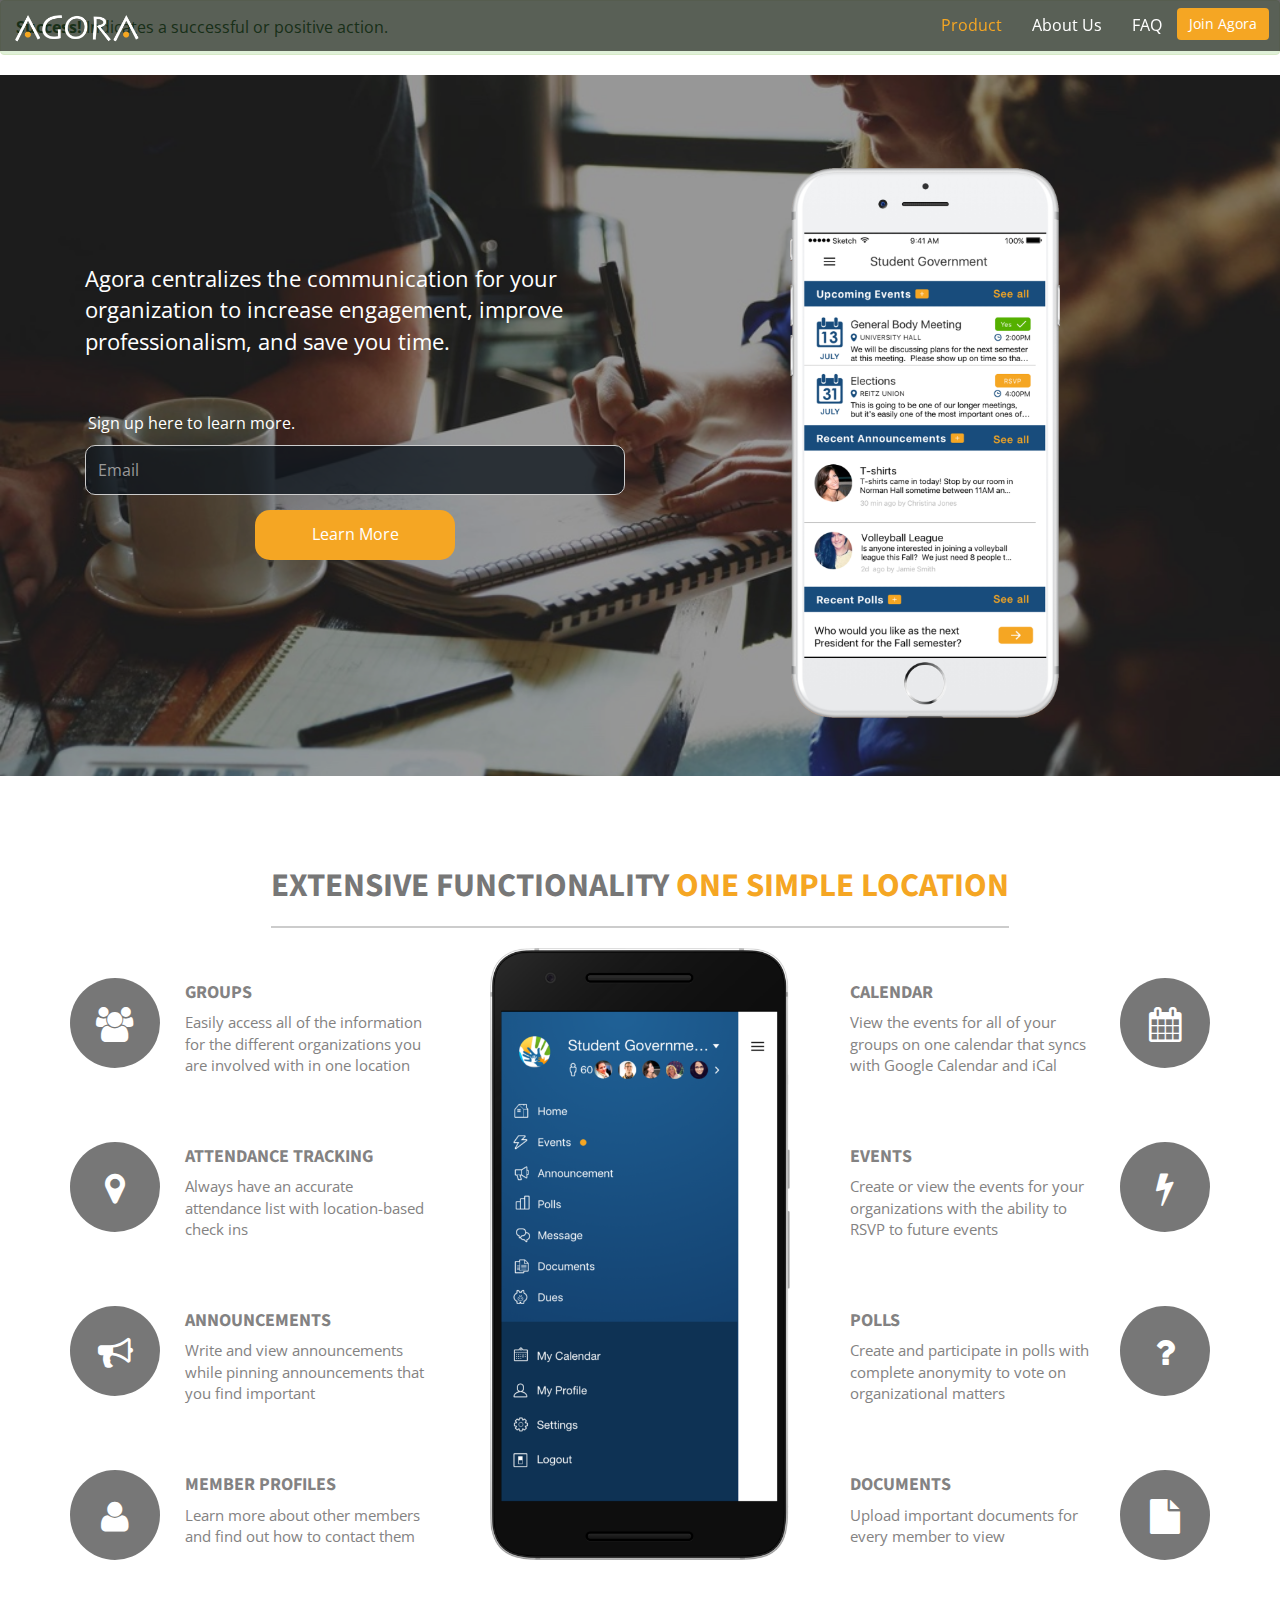
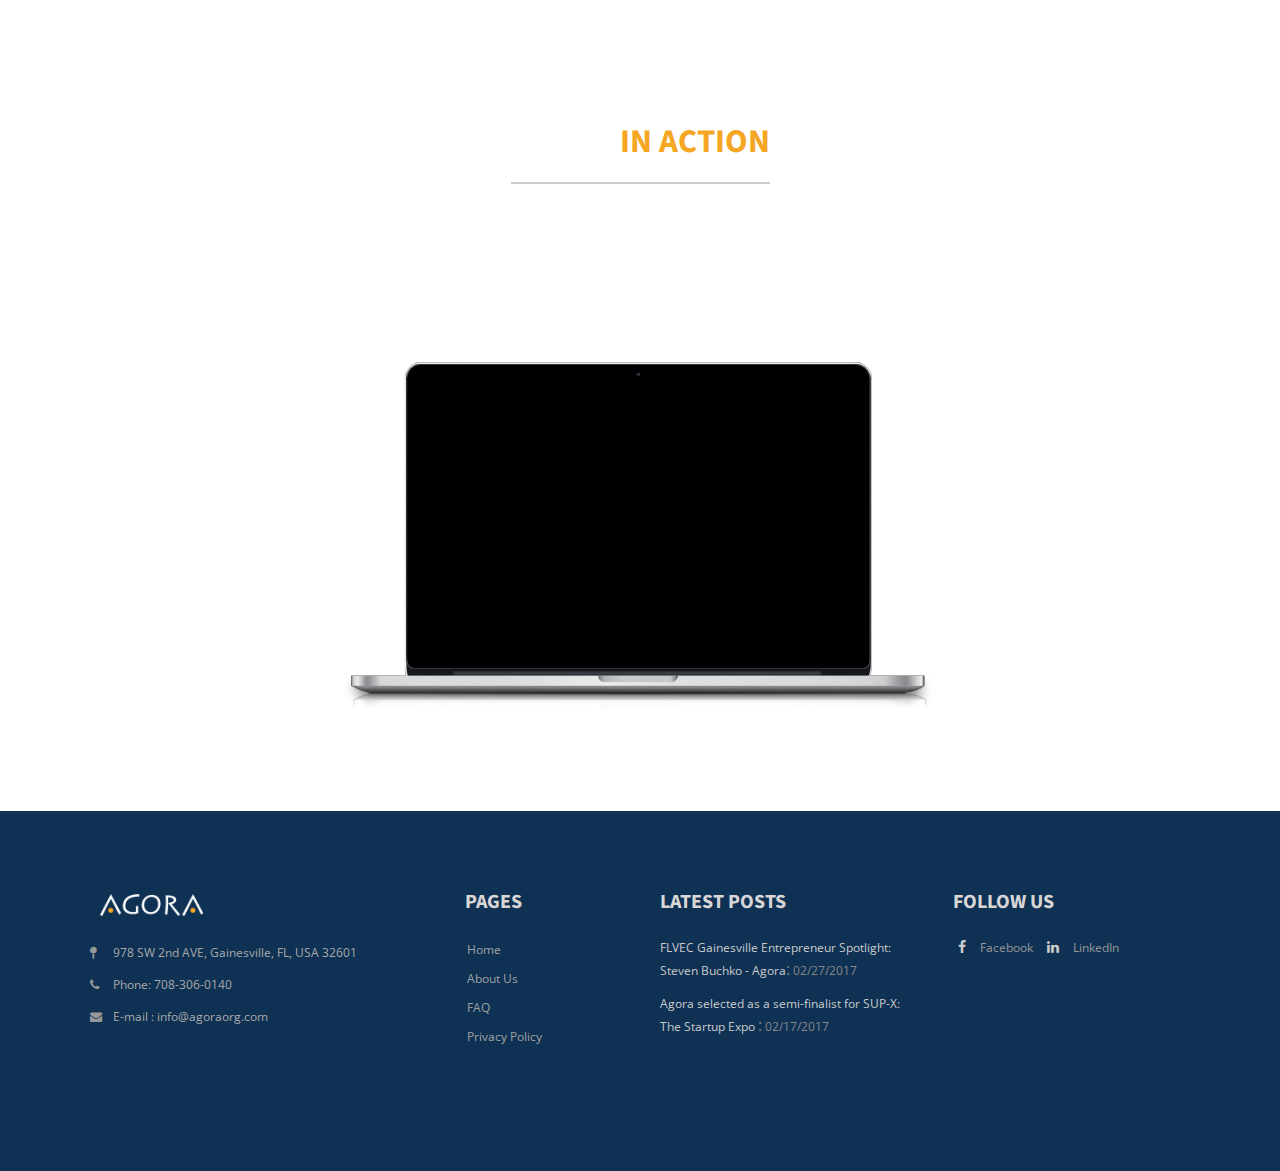
==== commit a326b3a4: "weird bootstrap" ====
--- a/index.html
+++ b/index.html
@@ -12,7 +12,7 @@
     <!-- Font Awesome -->
     <link href="assets/css/font-awesome.css" rel="stylesheet">
     <!-- Bootstrap -->
-    <link href="assets/css/bootstrap.css" rel="stylesheet">
+    <link href="assets/css/bootstrap-new.css" rel="stylesheet">
     <!-- Slick slider -->
     <link rel="stylesheet" type="text/css" href="assets/css/slick.css" />
     <!-- Fancybox slider -->
@@ -69,6 +69,10 @@
 
         <!-- Start menu area -->
 
+        <div class="alert alert-success">
+          <strong>Success!</strong> Indicates a successful or positive action.
+        </div>
+
         <div id="nav-placeholder"></div>
         <script>
             $("#nav-placeholder").load("navigation-bar.html");
@@ -82,6 +86,8 @@
         <!-- End menu area -->
 
         <!-- Start header section -->
+
+
         <header id="header">
             <div class="header-inner">
                 <!-- Header image -->
@@ -119,12 +125,8 @@
               </a>  -->
 
                                             <div class="contact-area">
-                                                <!-- <form action="https://agoraorg.us14.list-manage.com/subscribe/post" method="post" class="contact-form"> -->
                                                 <form class="contact-form">
-                                                    <!-- <input type="hidden" name="u" value="9c510254d67ad1f6f36355063">
-                                                    <input type="hidden" name="id" value="9ad666af4f"> -->
                                                     <div class="form-group">
-                                                        <!-- <input name="MERGE0" type="email" class="form-control" placeholder="Email"> -->
                                                         <input type="email" class="form-control" placeholder="Email">
                                                     </div>
                                                     <div class="send-area">
--- a/style-updated.css
+++ b/style-updated.css
@@ -1234,12 +1234,16 @@
     margin: -40px;
 }
 
+#contact form.contact-form-about {
+    margin: -40px;
+}
+
 #header .contact-form input {
 	height: 50px;
 	border-radius: 10px;
 }
 
-#header-about-us .contact-form input {
+#header-about-us .contact-form-about input {
 	height: 50px;
 	border-radius: 10px;
 }
@@ -1249,9 +1253,18 @@
 	border-radius: 0;
 }
 
-
+.contact-form-about input{
+	height: 45px;
+	border-radius: 0;
+}
 
 .contact-form textarea {
+	border-radius: 0;
+	height: 250px;
+	padding: 15px;
+}
+
+.contact-form-about textarea {
 	border-radius: 0;
 	height: 250px;
 	padding: 15px;
@@ -1270,18 +1283,35 @@
 	border-radius: 10px;
 }
 
+.contact-form-about .form-control {
+	background-color: rgba(15, 22, 30, 0.8);
+	color: #ffffff;
+	font-size: 16px;
+	box-shadow: none;
+	border-radius: 10px;
+}
+
 
 .contact-form.form-control::-webkit-input-placeholder {
 	color: #ffffff;
 	font-size: 16px;
 }
 
+.contact-form-about.form-control::-webkit-input-placeholder {
+	color: #ffffff;
+	font-size: 16px;
+}
 
 .contact-form .form-control:-moz-placeholder { /* Firefox 18- */
 	color: #ffffff;
 	font-size: 16px;
 }
 
+.contact-form-about .form-control:-moz-placeholder { /* Firefox 18- */
+	color: #ffffff;
+	font-size: 16px;
+}
+
 
 .contact-form .form-control::-moz-placeholder {  /* Firefox 19+ */
 	color: #ffffff;
@@ -1290,6 +1320,17 @@
 
 
 .contact-form .form-control:-ms-input-placeholder {
+    color: #ffffff;
+   	font-size: 16px;
+}
+
+.contact-form-about .form-control::-moz-placeholder {  /* Firefox 19+ */
+	color: #ffffff;
+	font-size: 16px;
+}
+
+
+.contact-form-about .form-control:-ms-input-placeholder {
     color: #ffffff;
    	font-size: 16px;
 }
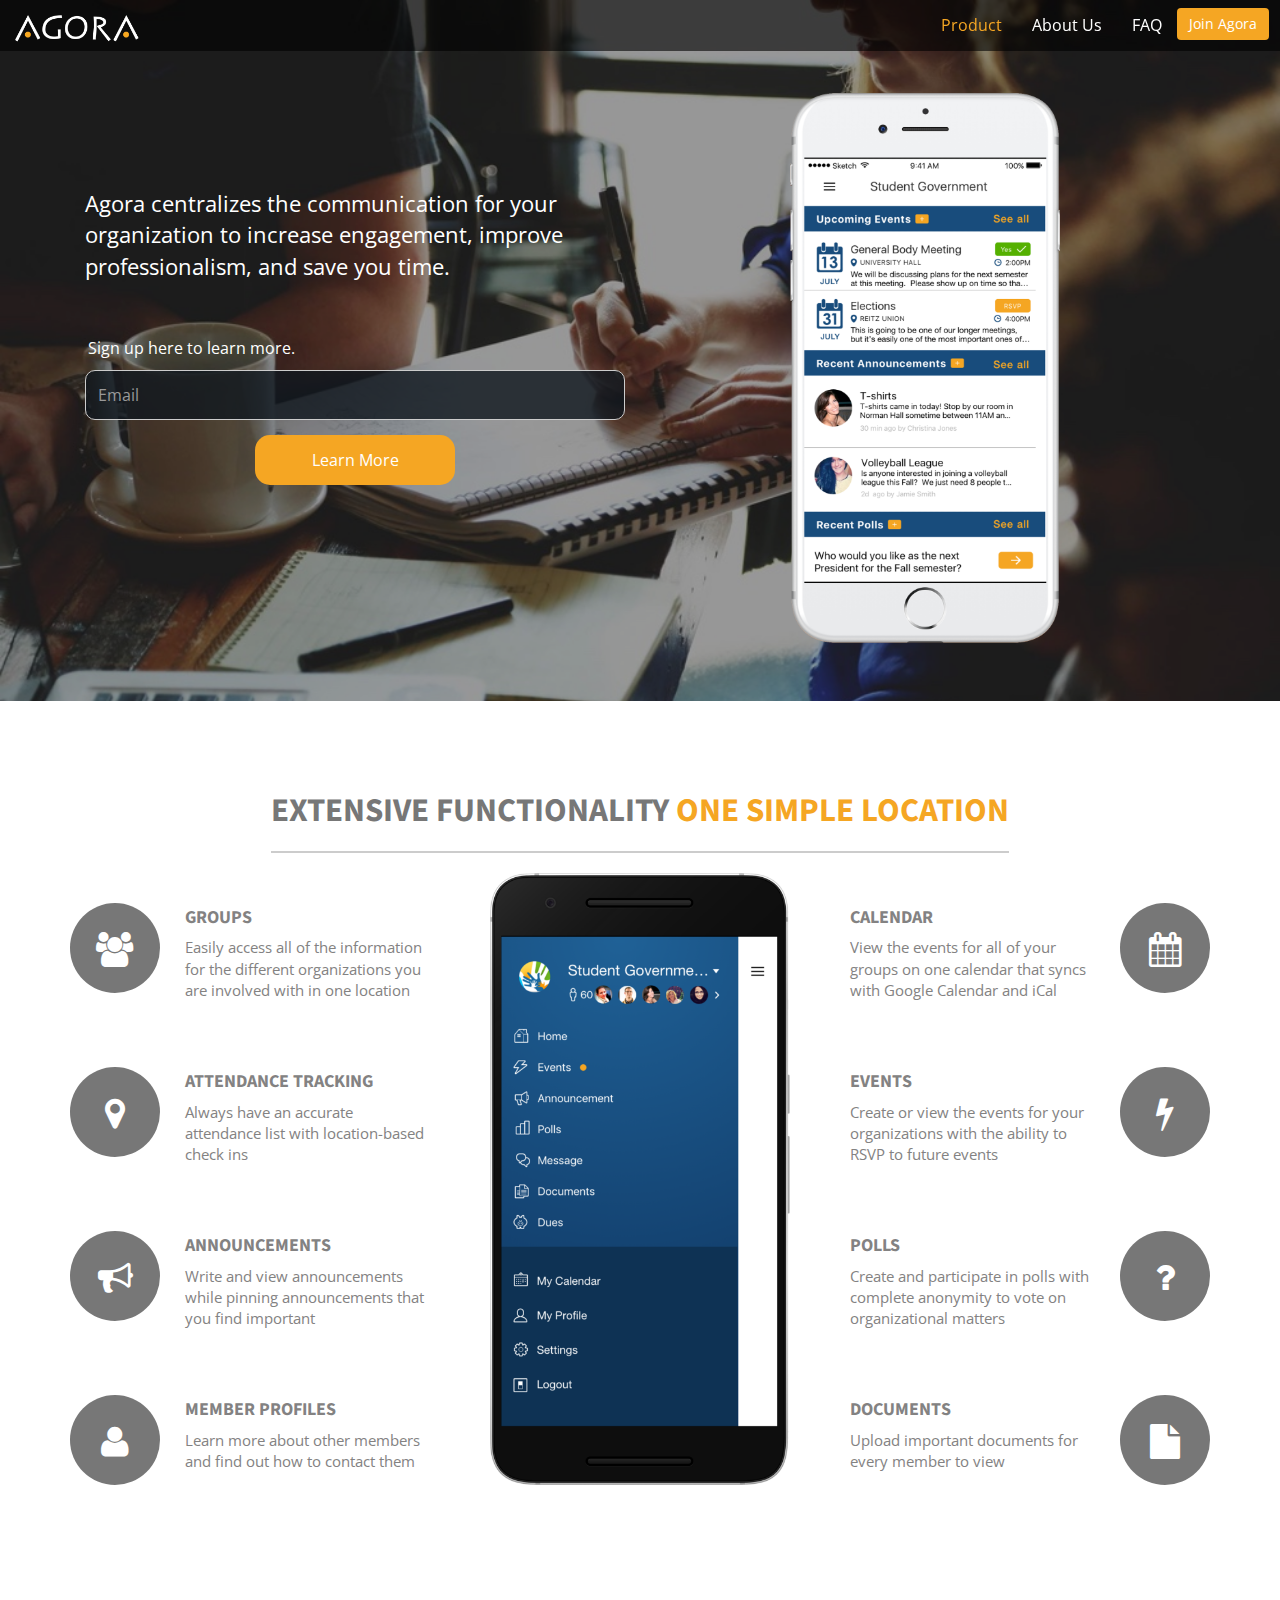
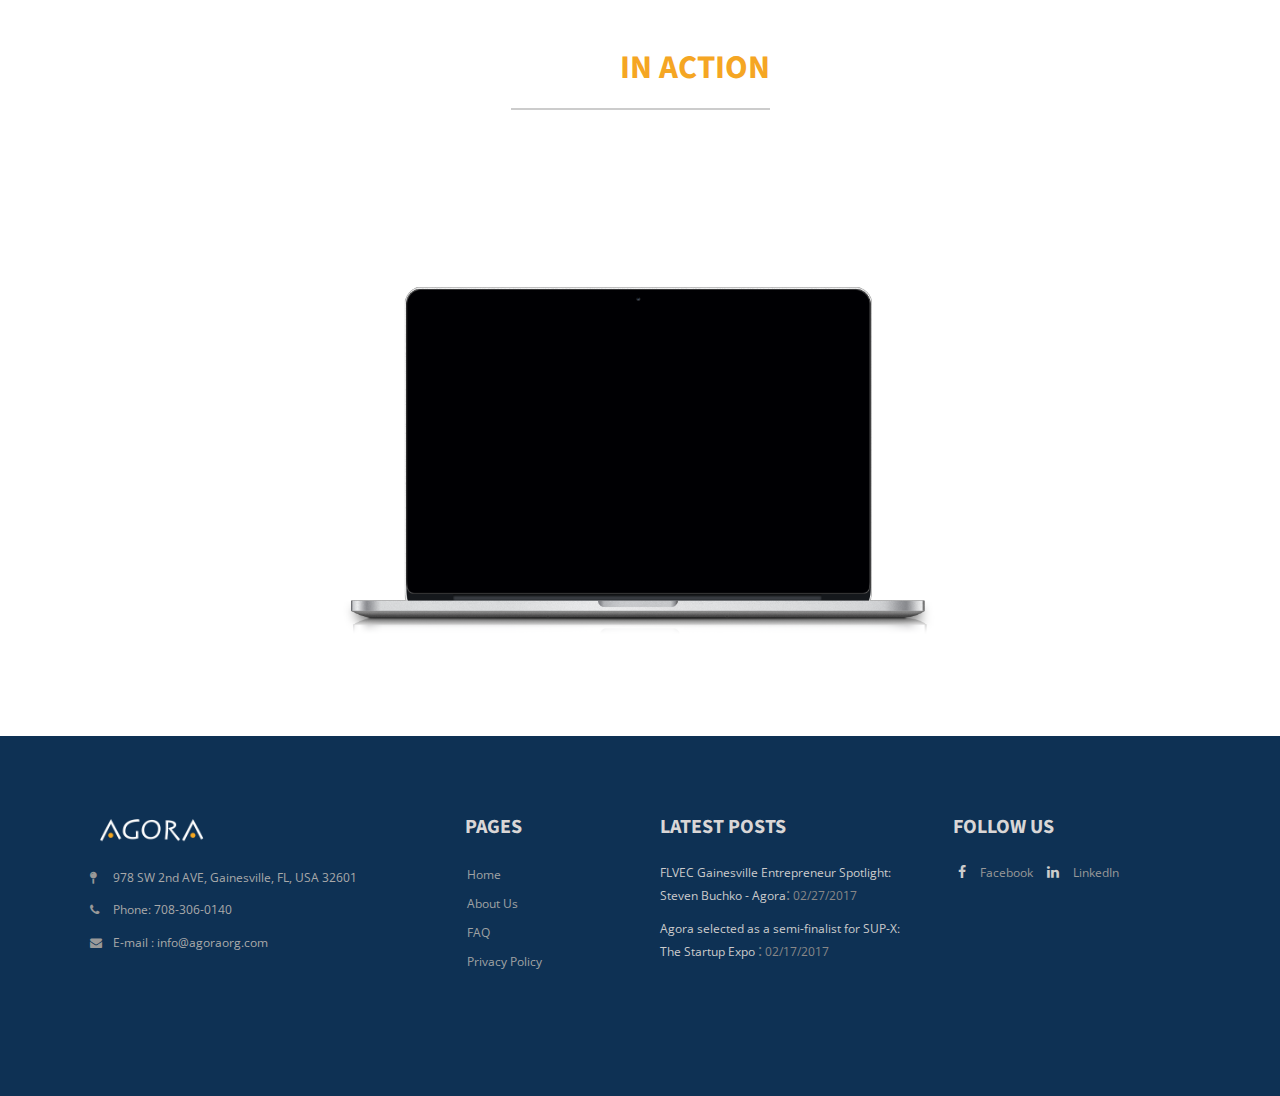
==== commit d60a6ab0: "remove file extensions" ====
--- a/index.html
+++ b/index.html
@@ -12,7 +12,7 @@
     <!-- Font Awesome -->
     <link href="assets/css/font-awesome.css" rel="stylesheet">
     <!-- Bootstrap -->
-    <link href="assets/css/bootstrap-new.css" rel="stylesheet">
+    <link href="assets/css/bootstrap.css" rel="stylesheet">
     <!-- Slick slider -->
     <link rel="stylesheet" type="text/css" href="assets/css/slick.css" />
     <!-- Fancybox slider -->
@@ -69,9 +69,9 @@
 
         <!-- Start menu area -->
 
-        <div class="alert alert-success">
+        <!-- <div class="alert alert-success">
           <strong>Success!</strong> Indicates a successful or positive action.
-        </div>
+        </div> -->
 
         <div id="nav-placeholder"></div>
         <script>
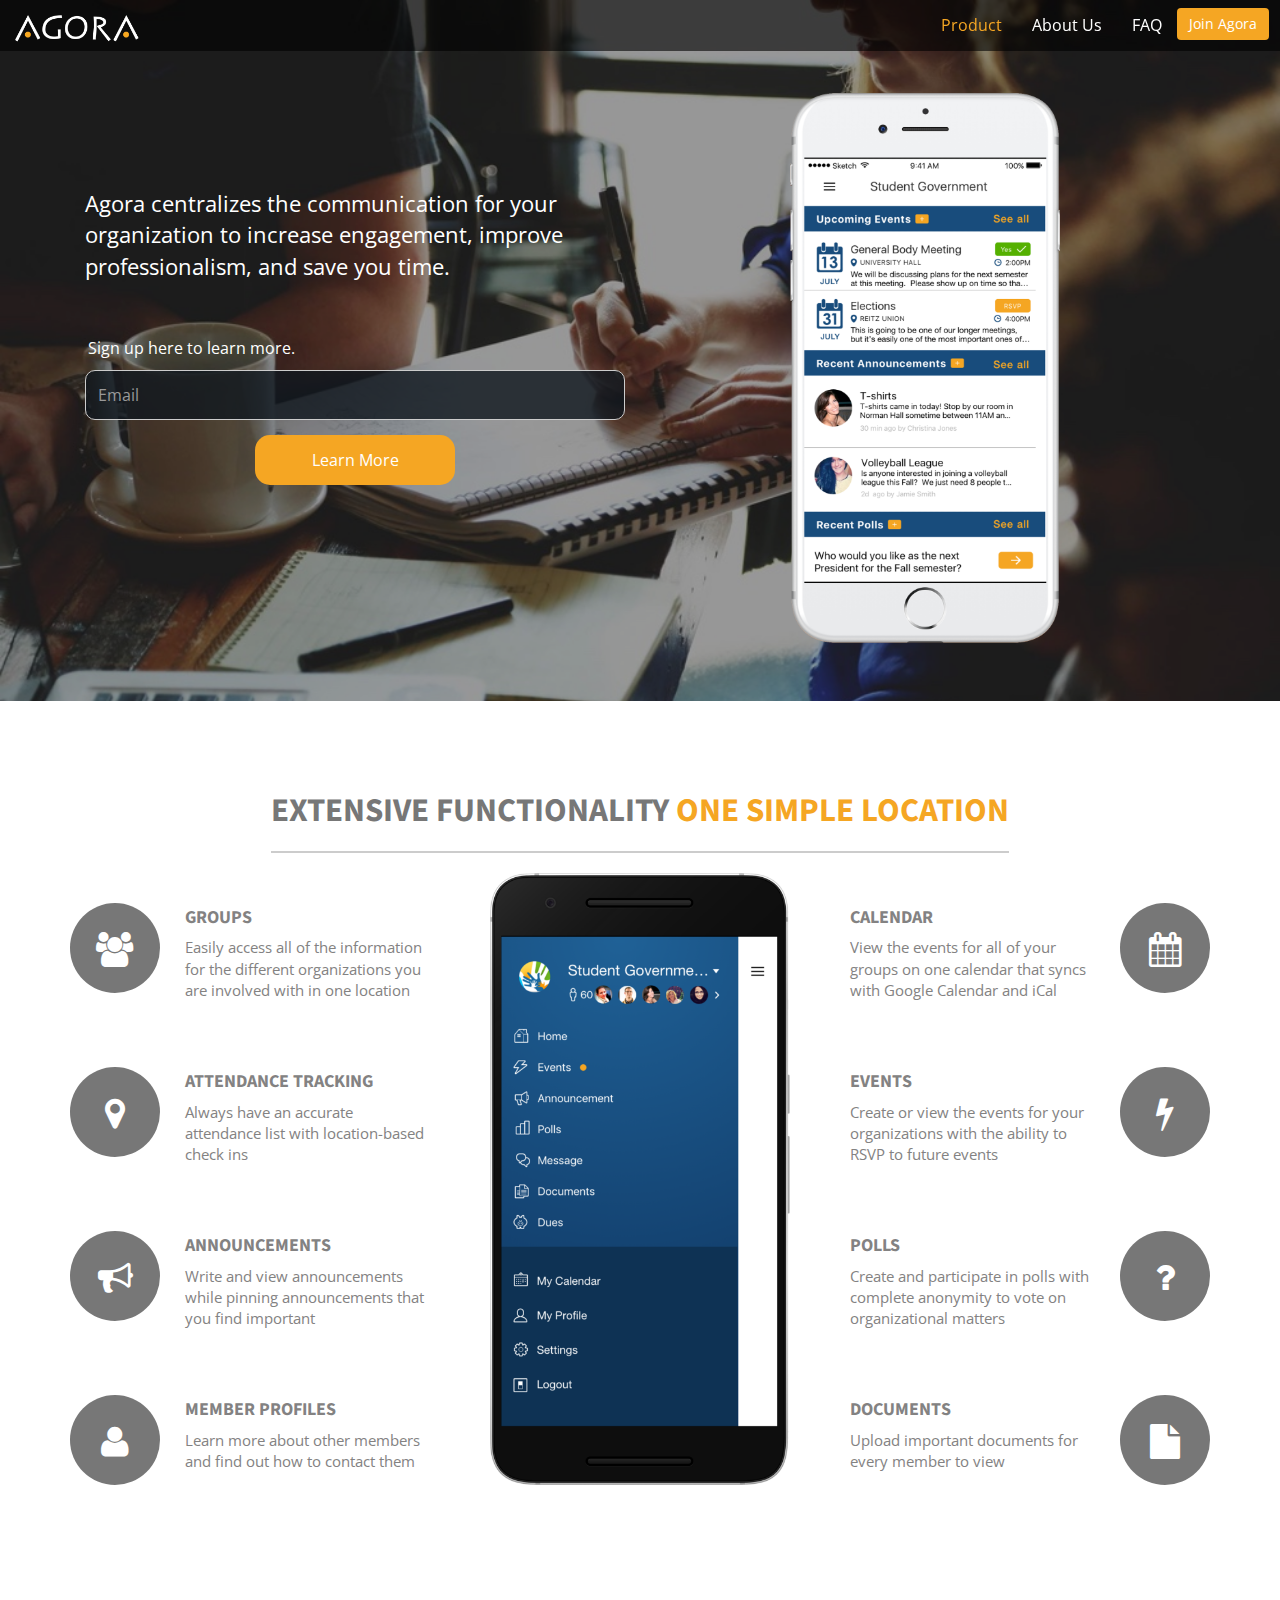
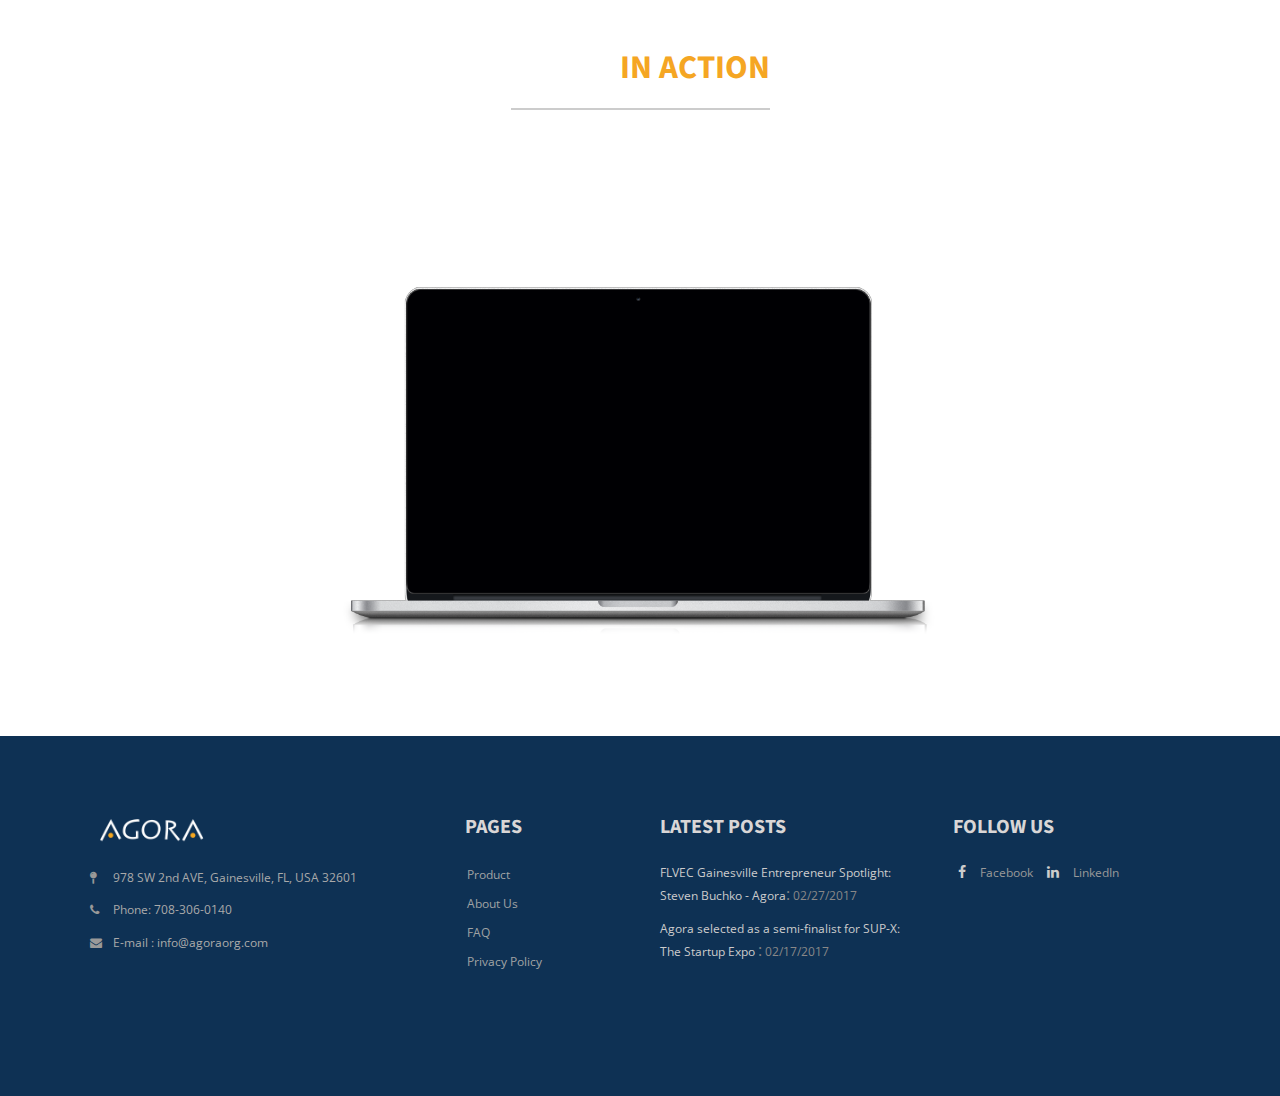
==== commit feb6b4bc: "change back to index.html" ====
--- a/index.html
+++ b/index.html
@@ -301,10 +301,10 @@
                     <div class="col-md-2 col-sm-6 paddingtop-bottom">
                         <h6 class="heading7">PAGES</h6>
                         <ul class="footer-ul">
-                            <li><a href="index.html"> Home</a></li>
-                            <li><a href="aboutus-new.html"> About Us</a></li>
-                            <li><a href="faq.html"> FAQ</a></li>
-                            <li><a href="privacy.php"> Privacy Policy</a></li>
+                            <li><a href="index"> Product</a></li>
+                            <li><a href="about-us"> About Us</a></li>
+                            <li><a href="faq"> FAQ</a></li>
+                            <li><a href="privacy"> Privacy Policy</a></li>
                         </ul>
                     </div>
                     <div class="col-md-3 col-sm-6 paddingtop-bottom">
